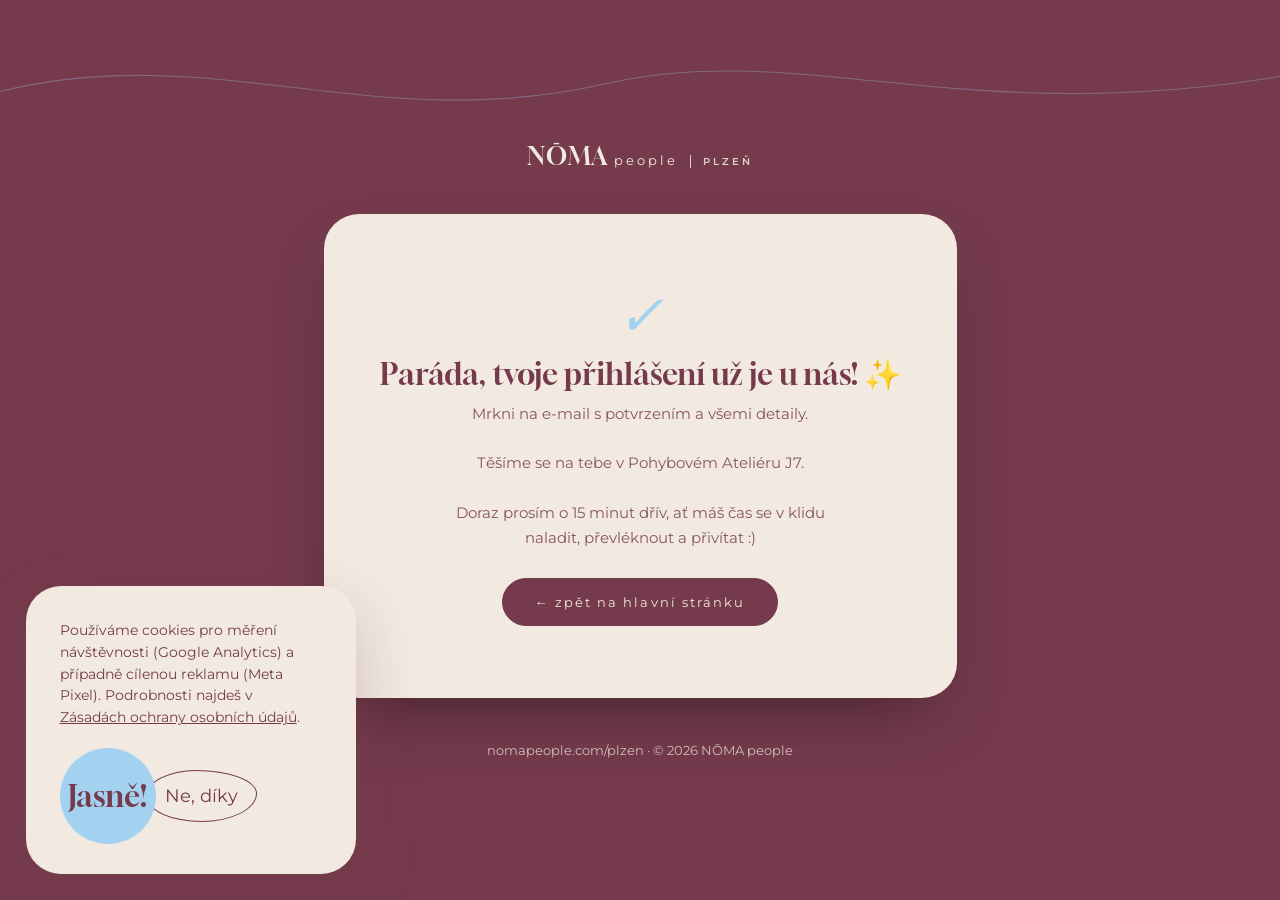
==== dekujeme.html @ d227149d "Refactor launch configuration, update font display, and add thank-you page for improved user experie" ====
<!DOCTYPE html>
<html lang="cs">
<head>
<meta charset="utf-8">
<meta name="viewport" content="width=device-width, initial-scale=1">
<title>Děkujeme za přihlášení | NŌMA people</title>
<meta name="description" content="Tvoje přihláška na lekci kontaktní improvizace v Plzni je u nás. Mrkni na e-mail s potvrzením.">
<meta name="robots" content="noindex,follow">
<meta name="theme-color" content="#753B4D">
<meta name="author" content="NŌMA people">
<link rel="canonical" href="https://nomapeople.com/plzen/dekujeme.html">
<link rel="preload" as="font" type="font/woff2" href="assets/fonts/montserrat-400-latin.woff2" crossorigin>
<link rel="preload" as="font" type="font/woff2" href="assets/fonts/montserrat-400-latin-ext.woff2" crossorigin>
<link rel="stylesheet" href="assets/style.css?v2">
<link rel="icon" type="image/svg+xml" href="assets/favicon.svg">
<link rel="shortcut icon" href="assets/favicon.svg">
<script src="assets/consent.js"></script>
</head>
<body class="page">
<main class="thanks-main">
  <svg viewBox="0 0 1440 160" preserveAspectRatio="none" aria-hidden="true" class="thanks-wave">
    <path d="M0,90 C240,20 420,150 680,80 C900,20 1080,140 1440,70" fill="none" stroke="#A3D1F0" stroke-width="1.5"></path>
  </svg>
  <a href="index.html" class="site-header__brand thanks-brand"><span class="site-header__brand-title">NŌMA</span><span class="site-header__brand-name">people</span><span class="site-header__brand-badge">Plzeň</span></a>
  <div class="form-card">
    <div class="form-card__success" role="status">
      <p class="form-card__success-icon" aria-hidden="true">✓</p>
      <h1 class="form-card__success-heading">Paráda, tvoje přihlášení už je u nás! ✨</h1>
      <p class="form-card__success-text">Mrkni na e-mail s potvrzením a&nbsp;všemi detaily.<br><br> Těšíme se na tebe v Pohybovém Ateliéru J7.<br><br> Doraz prosím o 15 minut dřív, ať máš čas se v klidu naladit, převléknout a&nbsp;přivítat :)</p>
      <a href="index.html" class="btn btn--solid-wine" style="margin-top:28px;">← zpět na hlavní stránku</a>
    </div>
  </div>
  <p class="thanks-footer"><a href="index.html">nomapeople.com/plzen</a> · © 2026 NŌMA people</p>
</main>
</body>
</html>
---- assets/style.css ----
/* ==========================================================================
   NOMA people — Plzeň · design tokens + BEM component library
   Self-hosted fonts, shared by index.html and zasady-ochrany-osobnich-udaju.html.
   ========================================================================== */

/* ---------- Self-hosted fonts (replaces Google Fonts CDN) ---------- */
@font-face {
  font-family: 'Gloock';
  font-style: normal;
  font-weight: 400;
  font-display: swap;
  src: url('fonts/gloock-400-latin.woff2') format('woff2');
  unicode-range: U+0000-00FF, U+0131, U+0152-0153, U+02BB-02BC, U+02C6, U+02DA, U+02DC, U+0304, U+0308, U+0329, U+2000-206F, U+20AC, U+2122, U+2191, U+2193, U+2212, U+2215, U+FEFF, U+FFFD;
}
@font-face {
  font-family: 'Gloock';
  font-style: normal;
  font-weight: 400;
  font-display: swap;
  src: url('fonts/gloock-400-latin-ext.woff2') format('woff2');
  unicode-range: U+0100-02BA, U+02BD-02C5, U+02C7-02CC, U+02CE-02D7, U+02DD-02FF, U+0304, U+0308, U+0329, U+1D00-1DBF, U+1E00-1E9F, U+1EF2-1EFF, U+2020, U+20A0-20AB, U+20AD-20C0, U+2113, U+2C60-2C7F, U+A720-A7FF;
}
@font-face {
  font-family: 'Montserrat';
  font-style: normal;
  font-weight: 400;
  font-display: swap;
  src: url('fonts/montserrat-400-latin.woff2') format('woff2');
  unicode-range: U+0000-00FF, U+0131, U+0152-0153, U+02BB-02BC, U+02C6, U+02DA, U+02DC, U+0304, U+0308, U+0329, U+2000-206F, U+20AC, U+2122, U+2191, U+2193, U+2212, U+2215, U+FEFF, U+FFFD;
}
@font-face {
  font-family: 'Montserrat';
  font-style: normal;
  font-weight: 400;
  font-display: swap;
  src: url('fonts/montserrat-400-latin-ext.woff2') format('woff2');
  unicode-range: U+0100-02BA, U+02BD-02C5, U+02C7-02CC, U+02CE-02D7, U+02DD-02FF, U+0304, U+0308, U+0329, U+1D00-1DBF, U+1E00-1E9F, U+1EF2-1EFF, U+2020, U+20A0-20AB, U+20AD-20C0, U+2113, U+2C60-2C7F, U+A720-A7FF;
}
@font-face {
  font-family: 'Montserrat';
  font-style: normal;
  font-weight: 500;
  font-display: swap;
  src: url('fonts/montserrat-500-latin.woff2') format('woff2');
  unicode-range: U+0000-00FF, U+0131, U+0152-0153, U+02BB-02BC, U+02C6, U+02DA, U+02DC, U+0304, U+0308, U+0329, U+2000-206F, U+20AC, U+2122, U+2191, U+2193, U+2212, U+2215, U+FEFF, U+FFFD;
}
@font-face {
  font-family: 'Montserrat';
  font-style: normal;
  font-weight: 500;
  font-display: swap;
  src: url('fonts/montserrat-500-latin-ext.woff2') format('woff2');
  unicode-range: U+0100-02BA, U+02BD-02C5, U+02C7-02CC, U+02CE-02D7, U+02DD-02FF, U+0304, U+0308, U+0329, U+1D00-1DBF, U+1E00-1E9F, U+1EF2-1EFF, U+2020, U+20A0-20AB, U+20AD-20C0, U+2113, U+2C60-2C7F, U+A720-A7FF;
}
@font-face {
  font-family: 'Montserrat';
  font-style: normal;
  font-weight: 600;
  font-display: swap;
  src: url('fonts/montserrat-600-latin.woff2') format('woff2');
  unicode-range: U+0000-00FF, U+0131, U+0152-0153, U+02BB-02BC, U+02C6, U+02DA, U+02DC, U+0304, U+0308, U+0329, U+2000-206F, U+20AC, U+2122, U+2191, U+2193, U+2212, U+2215, U+FEFF, U+FFFD;
}
@font-face {
  font-family: 'Montserrat';
  font-style: normal;
  font-weight: 600;
  font-display: swap;
  src: url('fonts/montserrat-600-latin-ext.woff2') format('woff2');
  unicode-range: U+0100-02BA, U+02BD-02C5, U+02C7-02CC, U+02CE-02D7, U+02DD-02FF, U+0304, U+0308, U+0329, U+1D00-1DBF, U+1E00-1E9F, U+1EF2-1EFF, U+2020, U+20A0-20AB, U+20AD-20C0, U+2113, U+2C60-2C7F, U+A720-A7FF;
}

/* ---------- Design tokens ---------- */
:root {
  --color-wine: #753B4D;
  --color-wine-dark: #5e2f3e;
  --color-blue: #A3D1F0;
  --color-cream: #F2E9E1;
  --color-cream-soft: #FBF6F0;
  --color-error-bg: #fbe3e3;
  --color-error-text: #9a2b2b;

  --font-display: 'Gloock', serif;
  --font-body: 'Montserrat', sans-serif;

  --radius-pill: 999px;
  --radius-card: 35px;
  --radius-card-sm: 24px;

  --page-pad: clamp(20px, 5vw, 72px);

  --ease-standard: cubic-bezier(.4, 0, .2, 1);
}

/* ---------- Reset & base ---------- */
*, *::before, *::after { box-sizing: border-box; }
html, body { margin: 0; padding: 0; background: var(--color-cream); }
html { scroll-behavior: smooth; scroll-padding-top: 90px; }
body {
  font-family: var(--font-body);
  font-weight: 400;
  color: var(--color-wine);
  background: var(--color-cream);
  overflow-x: hidden;
}
img { max-width: 100%; }
input, textarea, button, select { font-family: inherit; }
a { color: inherit; }
::selection { background: var(--color-blue); color: var(--color-wine); }

@media (prefers-reduced-motion: reduce) {
  html { scroll-behavior: auto; }
  *, *::before, *::after {
    animation-duration: 0.001ms !important;
    animation-iteration-count: 1 !important;
    transition-duration: 0.001ms !important;
    scroll-behavior: auto !important;
  }
}

/* ---------- Accessibility utilities ---------- */
.sr-only {
  position: absolute;
  width: 1px; height: 1px;
  padding: 0; margin: -1px;
  overflow: hidden;
  clip: rect(0, 0, 0, 0);
  white-space: nowrap;
  border: 0;
}

.skip-link {
  position: absolute;
  left: 12px;
  top: -60px;
  z-index: 100;
  background: var(--color-wine);
  color: var(--color-cream);
  padding: 12px 20px;
  border-radius: var(--radius-card-sm);
  text-decoration: none;
  font-size: 14px;
  font-weight: 600;
  transition: top .2s var(--ease-standard);
}
.skip-link:focus {
  top: 12px;
  outline: 2px solid var(--color-blue);
  outline-offset: 2px;
}

/* Consistent, visible focus ring for keyboard users across all interactive elements. */
a:focus-visible,
button:focus-visible,
input:focus-visible,
textarea:focus-visible {
  outline: 2px solid var(--color-blue);
  outline-offset: 2px;
  border-radius: 4px;
}

/* ---------- Page shell ---------- */
.page {
  font-family: var(--font-body);
  font-weight: 400;
  color: var(--color-wine);
  background: var(--color-cream);
  overflow-x: hidden;
  position: relative;
}

/* ---------- Keyframes ---------- */
@keyframes wave-drift { 0% { transform: translateX(0); } 100% { transform: translateX(-80px); } }
@keyframes blob-breathe { 0%, 100% { transform: scale(1); opacity: .85; } 50% { transform: scale(1.04); opacity: 1; } }
@keyframes line-draw { to { stroke-dashoffset: 0; } }
@keyframes float-a { 0%, 100% { transform: translateY(0) rotate(-3deg); } 50% { transform: translateY(-22px) rotate(3deg); } }
@keyframes float-b { 0%, 100% { transform: translateY(-10px) rotate(4deg); } 50% { transform: translateY(14px) rotate(-2deg); } }
@keyframes mobile-menu-fade { from { opacity: 0; } to { opacity: 1; } }
@keyframes mobile-menu-link-in { from { opacity: 0; transform: translateY(14px); } to { opacity: 1; transform: translateY(0); } }

/* ==========================================================================
   Site header / navigation
   ========================================================================== */
.site-header {
  position: fixed;
  top: 0; left: 0; right: 0;
  z-index: 60;
  display: flex;
  align-items: center;
  justify-content: space-between;
  flex-wrap: wrap;
  gap: 1rem;
  padding: 22px clamp(20px, 4vw, 64px);
  color: var(--color-cream);
  transition: color .4s ease;
  line-height: 1;
}
.site-header--theme-dark { color: var(--color-wine); }

.site-header__brand {
  text-decoration: none;
  color: inherit;
  font-family: var(--font-display);
  font-size: 24px;
  letter-spacing: .03em;
}
.site-header__brand-title {
  @media (max-width: 460px) { display: block; }
}
.site-header__brand-name {
  font-family: var(--font-body);
  font-weight: 400;
  font-size: .55em;
  letter-spacing: .22em;
  margin-left: 6px;
  @media (max-width: 460px) { margin-left: 0; }
}
.site-header__brand-badge {
  font-family: var(--font-body);
  font-weight: 600;
  font-size: .42em;
  letter-spacing: .3em;
  text-transform: uppercase;
  margin-left: 12px;
  padding-left: 12px;
  border-left: 1px solid currentColor;
  opacity: .85;
  @media (max-width: 460px) { margin-left: 6px; padding-left: 6px; }
}

.site-header__nav {
  display: flex;
  gap: clamp(16px, 2.4vw, 40px);
  align-items: center;
}

.nav-links {
  display: flex;
  gap: clamp(16px, 2.4vw, 40px);
  align-items: center;
}
@media (max-width: 820px) {
  .nav-links { display: none; }
}

.nav-links__link {
  text-decoration: none;
  color: inherit;
  font-size: 13px;
  letter-spacing: .14em;
  border-bottom: 1px solid transparent;
  padding-bottom: 2px;
  transition: border-color .3s, color .4s ease;
}
.nav-links__link:hover,
.nav-links__link[aria-current="true"] {
  border-bottom-color: currentColor;
}

.nav-cta {
  text-decoration: none;
  color: inherit;
  font-size: 13px;
  letter-spacing: .14em;
  text-transform: lowercase;
  border: 1px solid currentColor;
  border-radius: var(--radius-pill);
  padding: 9px 22px;
  transition: background .3s, color .4s ease, border-color .4s ease;
}
.nav-cta:hover {
  background: var(--color-wine);
  color: var(--color-cream);
  border-color: var(--color-wine);
}
@media (max-width: 820px) {
  .nav-cta { display: none; }
}

.hamburger-btn {
  display: none;
  background: none;
  border: none;
  color: inherit;
  padding: 6px;
  cursor: pointer;
}
@media (max-width: 820px) {
  .hamburger-btn { display: flex; align-items: center; justify-content: center; }
}
.hamburger-btn svg { width: 36px; height: 36px; }
.hamburger-btn svg line {
  transform-box: fill-box;
  transform-origin: center;
  transition: transform .3s var(--ease-standard), opacity .2s var(--ease-standard);
}
/* Menu panel behind it is always wine — force cream so the icon stays
   visible even when the header's scroll-spy theme would make it wine too. */
.hamburger-btn[aria-expanded="true"] { color: var(--color-cream); }
.hamburger-btn[aria-expanded="true"] svg line:nth-child(1) { transform: translateY(5px) rotate(45deg); }
.hamburger-btn[aria-expanded="true"] svg line:nth-child(2) { opacity: 0; }
.hamburger-btn[aria-expanded="true"] svg line:nth-child(3) { transform: translateY(-5px) rotate(-45deg); }

.mobile-menu {
  position: fixed;
  inset: 0;
  z-index: 55;
  background: var(--color-wine);
  color: var(--color-cream);
  display: flex;
  flex-direction: column;
  align-items: center;
  justify-content: center;
  gap: clamp(20px, 5vh, 34px);
  padding: 100px 24px 40px;
  animation: mobile-menu-fade .3s var(--ease-standard) both;
}
.mobile-menu__link {
  text-decoration: none;
  color: inherit;
  font-family: var(--font-display);
  font-size: clamp(26px, 7vw, 36px);
  opacity: 0;
  animation: mobile-menu-link-in .4s var(--ease-standard) both;
}
.mobile-menu__link:nth-child(1) { animation-delay: .08s; }
.mobile-menu__link:nth-child(2) { animation-delay: .14s; }
.mobile-menu__link:nth-child(3) { animation-delay: .2s; }
.mobile-menu__link:nth-child(4) { animation-delay: .26s; }
.mobile-menu__link:nth-child(5) { animation-delay: .32s; }
.mobile-menu__link:nth-child(6) { animation-delay: .38s; }
.mobile-menu__link--accent {
  color: var(--color-blue);
}

/* ==========================================================================
   Buttons (reusable component)
   ========================================================================== */
.btn {
  display: inline-flex;
  align-items: center;
  justify-content: center;
  gap: 12px;
  text-decoration: none;
  font-size: 13px;
  letter-spacing: .16em;
  text-transform: lowercase;
  padding: 15px 32px;
  border-radius: var(--radius-pill);
  border: 1.5px solid currentColor;
  cursor: pointer;
  transition: background .3s, color .3s, transform .3s, border-color .3s;
  font-family: inherit;
}
.btn:disabled { opacity: .8; cursor: default; }

.btn--on-hero {
  color: var(--color-wine);
  background: var(--color-cream);
  border-color: var(--color-cream);
}
.btn--on-hero:hover { background: transparent; color: var(--color-cream); }

.btn--outline-cream {
  color: var(--color-cream);
  background: transparent;
  border-color: var(--color-cream);
}
.btn--outline-cream:hover { background: var(--color-cream); color: var(--color-wine); }

.btn--outline-wine {
  color: var(--color-wine);
  background: transparent;
  border-color: var(--color-wine);
}
.btn--outline-wine:hover { background: var(--color-wine); color: var(--color-cream); }

.btn--solid-wine {
  color: var(--color-cream);
  background: var(--color-wine);
  border-color: var(--color-wine);
}
.btn--solid-wine:hover { background: var(--color-wine-dark); border-color: var(--color-wine-dark); transform: translateY(-2px); }

.btn--full {
  display: flex;
  width: 100%;
  padding: 18px;
  font-size: 14px;
  font-weight: 500;
  border: none;
  margin-top: 4px;
}

.btn--small {
  padding: 13px 28px;
  font-size: 13px;
}

.social-link {
  display: inline-flex;
  text-decoration: none;
  color: var(--color-cream);
  border: 2px solid rgba(242, 233, 225, .7);
  font-weight: 500;
  font-size: 13px;
  letter-spacing: .08em;
  text-transform: uppercase;
  padding: 14px 28px;
  border-radius: var(--radius-pill);
  transition: background .25s, color .25s;
}
.social-link:hover { background: var(--color-cream); color: var(--color-wine); }

/* ==========================================================================
   Generic section shell + decorative primitives
   ========================================================================== */
.section {
  position: relative;
  padding: clamp(80px, 11vw, 150px) var(--page-pad);
}
.section--wide { max-width: 1500px; margin: 0 auto; overflow: hidden; }
.section--narrow { max-width: 980px; margin: 0 auto; overflow: hidden; }
.section--center { text-align: center; overflow: visible; }
.section--band {
  padding: clamp(120px, 15vw, 220px) var(--page-pad) clamp(130px, 16vw, 220px);
  overflow: hidden;
}
.section--dark { background: var(--color-wine); color: var(--color-cream); }
.section--blue { background: var(--color-blue); }

.eyebrow {
  font-size: 12.5px;
  letter-spacing: .34em;
  text-transform: uppercase;
  margin: 0 0 34px;
  /* .6 read as too low contrast against the cream background (WCAG AA
     needs ~4.5:1 for this text size) — .85 keeps the muted "label" look
     while clearing the ratio. */
  opacity: .85;
}
.eyebrow--on-dark { color: var(--color-blue); opacity: 1; }
/* Wine text over the blue band only clears 4.5:1 at full opacity — any
   fade drops it below AA, so this variant can't reuse the .6/.85 fade. */
.eyebrow--on-blue { color: var(--color-wine); opacity: 1; }

.wave-divider {
  position: absolute;
  left: 0; right: 0;
  width: 100%;
  height: clamp(50px, 7vw, 90px);
  display: block;
  pointer-events: none;
}
.wave-divider--top { top: -1px; }
.wave-divider--bottom { bottom: -1px; }

.organic-lines {
  position: absolute;
  inset: 0;
  width: calc(100% + 80px);
  height: 100%;
  animation: wave-drift 26s linear infinite alternate;
  left: -15px;
}
.organic-lines--reverse { animation-direction: alternate-reverse; animation-duration: 30s; }

.blob-lines {
  position: absolute;
  left: 50%; top: 50%;
  width: min(150vw, 1500px);
  height: auto;
  transform: translate(-50%, -50%);
  opacity: .35;
  animation: blob-breathe 13s ease-in-out infinite;
  pointer-events: none;
  overflow: visible;
  z-index: 1;
}

.decor-dancer {
  position: absolute;
  pointer-events: none;
}
.decor-dancer--float-a { animation: float-a 8s ease-in-out infinite; }
.decor-dancer--float-b { animation: float-b 9s ease-in-out infinite; }

/* ==========================================================================
   Hero
   ========================================================================== */
.hero { position: relative; min-height: 100vh; }
.hero__media {
  position: absolute; inset: 0;
  width: 100%; height: 100%;
  object-fit: cover;
  object-position: center 35%;
}
.hero__overlay {
  position: absolute; inset: 0;
  background: linear-gradient(180deg, rgba(60,25,38,.5) 0%, rgba(117,59,77,.12) 38%, rgba(117,59,77,.5) 100%);
}
@media (max-width: 767px) {
  /* Mobile hero photos vary a lot in brightness behind the title — a flat
     darker layer keeps text readable regardless of what's in the image. */
  .hero__overlay {
    background: linear-gradient(180deg, rgba(42,35,32,.55) 0%, rgba(42,35,32,.4) 38%, rgba(42,35,32,.68) 100%);
  }
}
.hero__wave {
  position: absolute; left: 0; right: 0; top: 90vh;
  width: 100%; height: 120px;
  opacity: .9;

  @media (max-width: 767px) {
    display: none;
  }
}
.hero__content {
  position: absolute; left: 0; right: 0; bottom: 0;
  padding: 0 var(--page-pad) clamp(60px, 9vh, 110px);
  display: flex; flex-wrap: wrap;
  align-items: flex-end; justify-content: space-between;
  gap: 30px;
}
.hero__intro { max-width: 860px; }
.hero__eyebrow {
  color: var(--color-cream);
  font-size: 12.5px;
  letter-spacing: .34em;
  text-transform: uppercase;
  margin: 0 0 20px;
  opacity: .9;
}

.hero__eyebrow {
  @media (max-width: 767px) {
    display: none;
  }
}

.hero__title {
  font-family: var(--font-display);
  font-weight: 400;
  color: var(--color-cream);
  font-size: clamp(42px, 6.6vw, 100px);
  line-height: 1.04;
  margin: 0;
  text-wrap: balance;
}
.hero__tagline {
  font-family: var(--font-display);
  font-style: italic;
  color: var(--color-blue);
  font-size: clamp(20px, 2.4vw, 32px);
  margin: 18px 0 0;
  @media (max-width: 767px) {
    display: none;
  }
}
.hero__tagline--mobile {
  display: none;
  @media (max-width: 767px) {
    display: block;
  }
}
.hero__actions {
  display: flex; flex-wrap: wrap; gap: 12px;
  align-items: flex-end;
}

/* ==========================================================================
   Practice ("o praxi") section
   ========================================================================== */
.practice__content { position: relative; max-width: 820px; margin: 0 auto; }
.practice__heading {
  font-family: var(--font-display);
  font-weight: 400;
  font-size: clamp(28px, 3.6vw, 52px);
  line-height: 1.32;
  margin: 0 0 20px;
  text-wrap: balance;
}
.practice__note {
  font-family: var(--font-display);
  font-style: italic;
  font-size: clamp(20px, 2.6vw, 36px);
  line-height: 1.4;
  margin: 0;
  color: var(--color-wine);
  opacity: .85;
}

/* ==========================================================================
   Audience ("pro koho")
   ========================================================================== */
.audience__content { position: relative; max-width: 1100px; margin: 0 auto; text-align: center; }
.audience__heading {
  font-family: var(--font-display);
  font-weight: 400;
  font-size: clamp(34px, 5vw, 76px);
  line-height: 1.12;
  margin: 0;
  text-wrap: balance;
}
.audience__subheading {
  font-family: var(--font-display);
  font-weight: 400;
  font-style: italic;
  font-size: clamp(24px, 3.2vw, 46px);
  line-height: 1.2;
  margin: clamp(10px, 1.6vw, 20px) 0 0;
  color: var(--color-cream);
}
.audience__body {
  font-family: var(--font-display);
  font-weight: 400;
  font-size: clamp(19px, 2.2vw, 30px);
  line-height: 1.55;
  margin: clamp(40px, 5vw, 68px) auto 0;
  max-width: 26em;
  text-wrap: balance;
}

/* ==========================================================================
   Practical info
   ========================================================================== */
.info__header {
  display: flex; flex-wrap: wrap;
  align-items: flex-end; justify-content: space-between;
  gap: 24px;
  margin-bottom: clamp(34px, 4vw, 58px);
  position: relative;
}
.info__heading {
  font-family: var(--font-display);
  font-weight: 400;
  font-size: clamp(40px, 5.6vw, 88px);
  margin: 0;
  line-height: .98;
}
.info__intro {
  margin: 0;
  max-width: 360px;
  font-size: 15px;
  line-height: 1.65;
  opacity: .85;
}

.info-grid {
  display: grid;
  grid-template-columns: repeat(auto-fit, minmax(min(280px, 100%), 1fr));
  gap: clamp(20px, 2.6vw, 36px);
  position: relative;
}

.info-card {
  display: flex; flex-direction: column;
  text-decoration: none;
  color: var(--color-wine);
  border: 1px solid rgba(117, 59, 77, .3);
  border-radius: var(--radius-card);
  padding: clamp(26px, 3vw, 40px) clamp(22px, 2.6vw, 36px);
  background: rgba(251, 246, 240, .6);
  transition: transform .35s ease, background .35s ease;
}
.info-card:hover { transform: translateY(-8px); background: var(--color-cream-soft); }
.info-card__label {
  margin: 0 0 14px;
  font-size: 11.5px;
  letter-spacing: .22em;
  text-transform: uppercase;
  opacity: .85;
}
.info-card__value {
  font-family: var(--font-display);
  font-size: clamp(28px, 2.6vw, 40px);
  margin: 0 0 10px;
  line-height: 1.05;
}
.info-card__meta { margin: 0; font-size: 14.5px; line-height: 1.7; opacity: .85; }
.info-card__cta {
  margin-top: auto; padding-top: 16px;
  font-family: var(--font-display);
  font-style: italic;
  font-size: 15px;
  border-bottom: 2px solid var(--color-blue);
  align-self: flex-start;
}

.prep-grid {
  display: grid;
  grid-template-columns: repeat(auto-fit, minmax(min(300px, 100%), 1fr));
  gap: clamp(20px, 2.6vw, 36px);
  margin-top: clamp(20px, 2.6vw, 36px);
  position: relative;
}
.prep-card {
  border: 1px solid rgba(117, 59, 77, .3);
  border-radius: var(--radius-card);
  padding: clamp(26px, 3vw, 44px);
  background: rgba(251, 246, 240, .6);
}
.prep-card__title {
  font-family: var(--font-display);
  font-weight: 400;
  font-size: clamp(24px, 2.2vw, 34px);
  margin: 0 0 22px;
}
.prep-list { display: flex; flex-direction: column; gap: 14px; }
.prep-list__item {
  font-size: 15px; line-height: 1.6; margin: 0;
}

.prep-card--highlight {
  border: none;
  background: var(--color-wine);
  color: var(--color-cream);
  display: flex; flex-direction: column;
  justify-content: center; gap: 10px;
}
.prep-card__figure {
  font-family: var(--font-display);
  font-style: italic;
  font-size: clamp(44px, 4vw, 64px);
  line-height: 1; margin: 0;
  color: var(--color-blue);
}
.prep-card__heading { font-family: var(--font-display); font-size: clamp(20px, 1.8vw, 26px); margin: 0; }
.prep-card__note { font-size: 14.5px; line-height: 1.65; margin: 0; opacity: .85; }

/* ==========================================================================
   Teacher ("lektorka")
   ========================================================================== */
.teacher__grid {
  display: grid;
  grid-template-columns: repeat(auto-fit, minmax(min(300px, 100%), 1fr));
  gap: clamp(26px, 4vw, 60px);
  align-items: center;
  max-width: 1200px;
  margin: 0 auto;
  position: relative;
}
.teacher__portrait-col {
  position: relative;
  padding: clamp(20px, 3vw, 40px) 0 clamp(40px, 5vw, 70px);

  @media (max-width: 767px) {
    padding-top: 0;
  }
}
.teacher__portrait { position: relative; max-width: 460px; }
.teacher__portrait-image { width: 100%; height: auto; display: block; border-radius: var(--radius-card); aspect-ratio: 4 / 5; object-fit: cover;}
.teacher__portrait-caption {
  position: absolute;
  left: clamp(-64px, -8vw, -10px);
  bottom: clamp(-38px, -4vw, -20px);
  margin: 0;
  font-family: var(--font-display);
  font-style: italic; font-weight: 400;
  font-size: clamp(84px, 11vw, 160px);
  line-height: 1;
  color: var(--color-cream);
  pointer-events: none;
}
.teacher__quote {
  font-family: var(--font-display);
  font-style: italic;
  font-size: clamp(26px, 2.8vw, 42px);
  line-height: 1.3;
  margin: 0 0 26px;
  color: var(--color-blue);
}
.teacher__bio { font-size: 15.5px; line-height: 1.75; margin: 0 0 12px; opacity: .9; }
.teacher__bio em { color: var(--color-blue); }
.teacher__bio strong { font-weight: 600; color: var(--color-blue); }

/* ==========================================================================
   About the project ("o NŌMA")
   ========================================================================== */
.about-project__content { position: relative; max-width: 1000px; margin: 0 auto; text-align: center; }
.about-project__heading {
  font-family: var(--font-display);
  font-weight: 400;
  font-size: clamp(24px, 3vw, 44px);
  line-height: 1.25;
  margin: 0;
  color: var(--color-wine);
  text-wrap: balance;
}
.about-project__heading a {text-decoration: none;}
.about-project__heading strong {
  display: block;
  font-weight: 400;
  font-style: italic;
  font-size: clamp(40px, 5.6vw, 84px);
  line-height: 1.05;
  margin: clamp(10px, 1.6vw, 20px) 0 0;
}
.about-project__body {
  font-family: var(--font-display);
  font-size: clamp(19px, 2.2vw, 30px);
  line-height: 1.5;
  margin: clamp(36px, 5vw, 60px) auto 0;
  max-width: 22em;
  color: var(--color-wine);
  text-wrap: balance;
}
.about-project__motto {
  font-family: var(--font-display);
  font-style: italic;
  font-size: clamp(20px, 2.2vw, 32px);
  color: var(--color-cream);
  margin: clamp(24px, 3vw, 40px) 0 0;
  letter-spacing: .04em;
}

/* ==========================================================================
   FAQ
   ========================================================================== */
.faq-list { display: flex; flex-direction: column; position: relative; }
.faq-item {
  border-bottom: 1.5px solid rgba(117, 59, 77, .22);
  border-radius: 22px;
  transition: background .35s ease;
}
.faq-item--open { background: rgba(163, 209, 240, .16); }
.faq-item__heading { margin: 0; }
.faq-item__question {
  width: 100%;
  display: flex; align-items: baseline;
  gap: clamp(14px, 2vw, 26px);
  text-align: left;
  background: transparent;
  border: none;
  cursor: pointer;
  padding: clamp(16px, 2vw, 24px) clamp(4px, 1vw, 16px) clamp(16px, 2vw, 24px) clamp(20px, 4vw, 58px);
  color: var(--color-wine);
  font-family: inherit;
}
.faq-item__question-text {
  font-family: var(--font-display);
  font-size: clamp(20px, 2.4vw, 32px);
  line-height: 1.15;
  flex: 1;
  /* padding-left: clamp(34px, 4vw, 58px); */
}
.faq-item__icon {
  flex: none;
  font-family: var(--font-display);
  font-size: 28px;
  line-height: 1;
  color: var(--color-wine);
  transform: rotate(-8deg);
  transition: transform .35s ease, color .35s ease;
}
.faq-item__icon::before { content: '+'; }
.faq-item--open .faq-item__icon {
  color: var(--color-blue);
  transform: rotate(0deg);
}
.faq-item--open .faq-item__icon::before { content: '\2013'; }

.faq-item__answer-wrap {
  display: grid;
  grid-template-rows: 0fr;
  transition: grid-template-rows .4s ease;
}
.faq-item--open .faq-item__answer-wrap { grid-template-rows: 1fr; }
.faq-item__answer-inner { overflow: hidden; }
.faq-item__answer {
  margin: 0;
  padding: 0 clamp(4px, 1vw, 16px) 24px clamp(20px, 4vw, 58px);
  font-size: 15px;
  line-height: 1.75;
  max-width: 640px;
}

/* ==========================================================================
   Map
   ========================================================================== */
.map-card {
  border: 1px solid rgba(117, 59, 77, .3);
  border-radius: var(--radius-card);
  overflow: hidden;
  display: grid;
  grid-template-columns: repeat(auto-fit, minmax(min(300px, 100%), 1fr));
  background: rgba(251, 246, 240, .6);
}
.map-card__info { padding: clamp(30px, 4vw, 56px); }
.map-card__heading {
  font-family: var(--font-display);
  font-weight: 400;
  font-size: clamp(30px, 3.4vw, 50px);
  margin: 0 0 18px;
  line-height: 1.02;
}
.map-card__address { font-size: 16px; line-height: 1.6; margin: 0 0 28px; opacity: .85; }
.map-card__embed { position: relative; min-height: 300px; background: var(--color-blue); }
.map-card__iframe { border: 0; position: absolute; inset: 0; width: 100%; height: 100%; }

/* ==========================================================================
   Signup / form
   ========================================================================== */
.signup__header { text-align: center; margin-bottom: clamp(30px, 4vw, 48px); }
.signup__heading {
  font-family: var(--font-display);
  font-weight: 400;
  font-size: clamp(38px, 5vw, 76px);
  margin: 0 0 16px;
  line-height: .98;
}
.signup__intro { font-size: 15px; line-height: 1.7; opacity: .85; max-width: 30em; margin: 0 auto; }

.form-card {
  background: var(--color-cream);
  color: var(--color-wine);
  border-radius: var(--radius-card);
  padding: clamp(26px, 4vw, 48px);
  box-shadow: 0 30px 70px -30px rgba(0, 0, 0, .5);
  max-width: 760px;
  margin: 0 auto;
}
.form-card--center { text-align: center; padding: clamp(32px, 5vw, 52px); }

.form-card__success { text-align: center; padding: 24px 8px; }
.form-card__success-icon { font-family: var(--font-display); font-style: italic; font-size: 56px; color: var(--color-blue); line-height: 1; margin: 0; }
.form-card__success-heading { font-family: var(--font-display); font-weight: 400; font-size: 30px; margin: 14px 0 10px; }
.form-card__success-text { font-size: 15px; line-height: 1.65; max-width: 26em; margin: 0 auto; opacity: .85; }

.form-card__google-icon { font-family: var(--font-display); font-style: italic; font-size: 48px; color: var(--color-blue); line-height: 1; margin: 0; }
.form-card__google-heading { font-family: var(--font-display); font-weight: 400; font-size: 28px; margin: 12px 0 10px; }
.form-card__google-text { font-size: 15px; line-height: 1.6; max-width: 26em; margin: 0 auto 26px; opacity: .85; }

.form { display: flex; flex-direction: column; gap: 18px; }
.form__row {
  display: grid;
  grid-template-columns: repeat(auto-fit, minmax(min(220px, 100%), 1fr));
  gap: 18px;
}
.form__field { display: flex; flex-direction: column; gap: 8px; }
.form__label {
  font-size: 11.5px; font-weight: 600;
  letter-spacing: .18em; text-transform: uppercase;
  opacity: .85;
}
.form__input,
.form__textarea {
  background: var(--color-cream-soft);
  border: 1.5px solid rgba(117, 59, 77, .3);
  border-radius: var(--radius-pill);
  padding: 14px 22px;
  font-size: 15px;
  color: var(--color-wine);
  outline: none;
  font-family: inherit;
  transition: border-color .2s;
}
.form__textarea { border-radius: var(--radius-card-sm); resize: vertical; }
.form__input:focus-visible,
.form__textarea:focus-visible { border-color: var(--color-wine); outline: none; }

.form__consent {
  display: flex; gap: 12px; align-items: flex-start;
  cursor: pointer;
  background: var(--color-cream-soft);
  border: 1.5px solid rgba(117, 59, 77, .25);
  border-radius: var(--radius-card-sm);
  padding: 14px 18px;
}
.form__consent-input { flex: none; width: 20px; height: 20px; margin-top: 2px; accent-color: var(--color-wine); }
.form__consent-text { font-size: 12.5px; line-height: 1.55; opacity: .9; }
.form__consent-text a { color: var(--color-wine); text-decoration: underline; }

.form__error {
  background: var(--color-error-bg);
  color: var(--color-error-text);
  border-radius: var(--radius-card-sm);
  padding: 12px 18px;
  font-size: 14px;
  font-weight: 600;
}

.form__hint { font-size: 12px; text-align: center; margin: 0; opacity: .85; }

/* ==========================================================================
   Footer
   ========================================================================== */
.site-footer {
  position: relative;
  background: var(--color-wine);
  color: var(--color-cream);
  padding: clamp(80px, 10vw, 140px) var(--page-pad) 40px;
  overflow: hidden;
}
.site-footer__grid {
  max-width: 1500px; margin: 0 auto;
  display: grid;
  grid-template-columns: repeat(auto-fit, minmax(min(260px, 100%), 1fr));
  gap: clamp(30px, 5vw, 70px);
  padding-top: clamp(20px, 3vw, 50px);
}
.footer-brand__tagline {
  font-family: var(--font-display);
  font-size: clamp(34px, 3.4vw, 52px);
  margin: 0 0 14px;
  line-height: 1.1;
}
.footer-brand__desc { font-size: 14.5px; line-height: 1.7; opacity: .8; max-width: 340px; margin: 0; }

.footer-nav { display: flex; flex-direction: column; gap: 10px; }
.footer-nav__title {
  font-weight: 600; letter-spacing: .22em;
  font-size: 12px; text-transform: uppercase;
  color: var(--color-blue);
  margin: 0 0 6px;
}
.footer-nav__item { font-size: 15px; opacity: .85; }
.footer-nav__link {
  color: var(--color-cream);
  text-decoration: none;
  font-size: 15px;
  transition: color .3s;
}
.footer-nav__link:hover { color: var(--color-blue); }

.site-footer__wordmark {
  text-align: center;
  font-family: var(--font-display);
  font-size: clamp(70px, 14vw, 230px);
  line-height: 1;
  margin: clamp(40px, 6vw, 80px) 0 0;
  color: rgba(242, 233, 225, .14);
  white-space: nowrap;

  @media (max-width: 520px) {
    font-size: clamp(43px, 13vw, 230px);
  }
}
.site-footer__legal {
  display: flex; flex-wrap: wrap;
  justify-content: space-between;
  gap: 12px 24px;
  margin: clamp(48px, 6vw, 72px) 0 0;
  font-size: 12px;
  opacity: .75;
}
.site-footer__legal-links { margin: 0; display: flex; gap: 18px; flex-wrap: wrap; }
.site-footer__legal-link,
.footer__cookie-btn {
  color: var(--color-cream);
  text-decoration: none;
  transition: color .3s;
}
.site-footer__legal-link:hover,
.footer__cookie-btn:hover { color: var(--color-blue); }
.footer__cookie-btn {
  background: none; border: none; padding: 0;
  font: inherit; cursor: pointer;
  text-decoration: underline;
}

/* ==========================================================================
   Cookie consent banner (assets/consent.js)
   ========================================================================== */
.cookie-banner {
  position: fixed;
  left: clamp(12px, 2vw, 28px);
  bottom: clamp(12px, 2vw, 28px);
  z-index: 90;
  background: var(--color-cream);
  color: var(--color-wine);
  border-radius: 35px;
  padding: 34px 34px 30px;
  max-width: 330px;
  box-shadow: 0 24px 60px rgba(117, 59, 77, 0.25);
}
@media (max-width: 820px) {
  .cookie-banner {
    left: 12px;
    right: 12px;
    max-width: none;
    border-radius: 34px;
    bottom: calc(12px + env(safe-area-inset-bottom));
  }
}
.cookie-banner__text {
  margin: 0 0 20px;
  font-size: 13.5px;
  line-height: 1.6;
}
.cookie-banner__text a {
  color: var(--color-wine);
  text-decoration: underline;
}
.cookie-banner__actions {
  display: flex;
  align-items: center;
  gap: 0;
  flex-wrap: wrap;
}
.cookie-banner__btn {
  border: none;
  cursor: pointer;
  font-family: inherit;
  transition: transform 0.25s, background 0.25s, color 0.25s;
}
.cookie-banner__btn--accept {
  width: 96px;
  height: 96px;
  border-radius: 50%;
  background: var(--color-blue);
  color: var(--color-wine);
  font-family: var(--font-display);
  font-size: 30px;
  z-index: 1;
}
.cookie-banner__btn--accept:hover {
  background: var(--color-blue);
  color: var(--color-wine);
  transform: rotate(-5deg) scale(1.07);
}
.cookie-banner__btn--reject {
  padding: 14px 18px;
  border-radius: 45% 55% 50% 50% / 50% 45% 55% 50%;
  border: 1px solid;
  background: var(--color-cream);
  color: var(--color-wine);
  font-size: 18px;
  transform: translateX(-10px);
}
.cookie-banner__btn--reject:hover {
  background: var(--color-cream);
  color: var(--color-wine);
  transform: rotate(4deg);
}

/* ==========================================================================
   Static/legal pages (shared shell used by zasady-ochrany-osobnich-udaju.html)
   ========================================================================== */
.legal-header { background: var(--color-wine); padding: 20px 24px; }
.legal-header__link { color: var(--color-cream); text-decoration: none; font-weight: 600; letter-spacing: .02em; }
.legal-main { max-width: 760px; margin: 0 auto; padding: clamp(32px, 6vw, 64px) 24px 80px; }
.legal-main h1 {
  font-family: var(--font-display);
  font-size: clamp(30px, 4.5vw, 44px);
  font-weight: 400;
  color: var(--color-wine);
  letter-spacing: -0.01em;
  margin-bottom: 8px;
}
.legal-main .updated { font-size: 14px; opacity: .85; margin-bottom: 36px; }
.legal-main h2 {
  font-family: var(--font-display);
  font-size: 24px;
  font-weight: 400;
  color: var(--color-wine);
  margin: 40px 0 12px;
}
.legal-main p, .legal-main li { font-size: 16px; line-height: 1.6; margin-bottom: 12px; }
.legal-main ul { padding-left: 22px; margin-bottom: 12px; }
.legal-card {
  background: var(--color-cream-soft);
  border: 1px solid rgba(117, 59, 77, .16);
  border-radius: 16px;
  padding: 24px;
  margin: 24px 0;
}
.legal-cookie-btn {
  font: inherit; font-size: 15px; font-weight: 600;
  background: var(--color-wine); color: var(--color-cream);
  border: none; padding: 12px 22px; border-radius: var(--radius-pill);
  cursor: pointer;
}
.legal-cookie-btn:hover { background: var(--color-wine-dark); }
.legal-footer { text-align: center; padding: 24px; font-size: 13px; opacity: .85; }
.legal-footer a { color: var(--color-wine); text-decoration: none; }

/* ==========================================================================
   Thank-you page (dekujeme.html)
   ========================================================================== */
.thanks-main {
  position: relative;
  overflow: hidden;
  min-height: 100svh;
  display: flex;
  flex-direction: column;
  align-items: center;
  justify-content: center;
  gap: clamp(28px, 4vw, 44px);
  background: var(--color-wine);
  padding: clamp(24px, 5vw, 64px);
}
.thanks-wave {
  position: absolute;
  left: 0;
  top: 24px;
  width: 100%;
  height: 120px;
  opacity: .3;
  pointer-events: none;
}
.thanks-brand { color: var(--color-cream); position: relative; }
.thanks-footer { color: var(--color-cream); font-size: 13px; opacity: .75; margin: 0; }
.thanks-footer a { color: inherit; text-decoration: none; }

/* ==========================================================================
   Responsive tweaks
   ========================================================================== */

@media (max-width: 1380px) {
  .teacher__portrait-caption { 
    left: auto;
    right: clamp(-64px, -3vw, -10px);
  }
}

@media (max-width: 767px) {
  .teacher__portrait-caption { 
    font-size: clamp(60px, 16vw, 120px); 
  }
}

@media (max-width: 480px) {
  .teacher__portrait-caption { 
    right: 20px;
  }
}

.teacher-wave {
  @media (max-width: 767px) {
    display: none;
  }
}
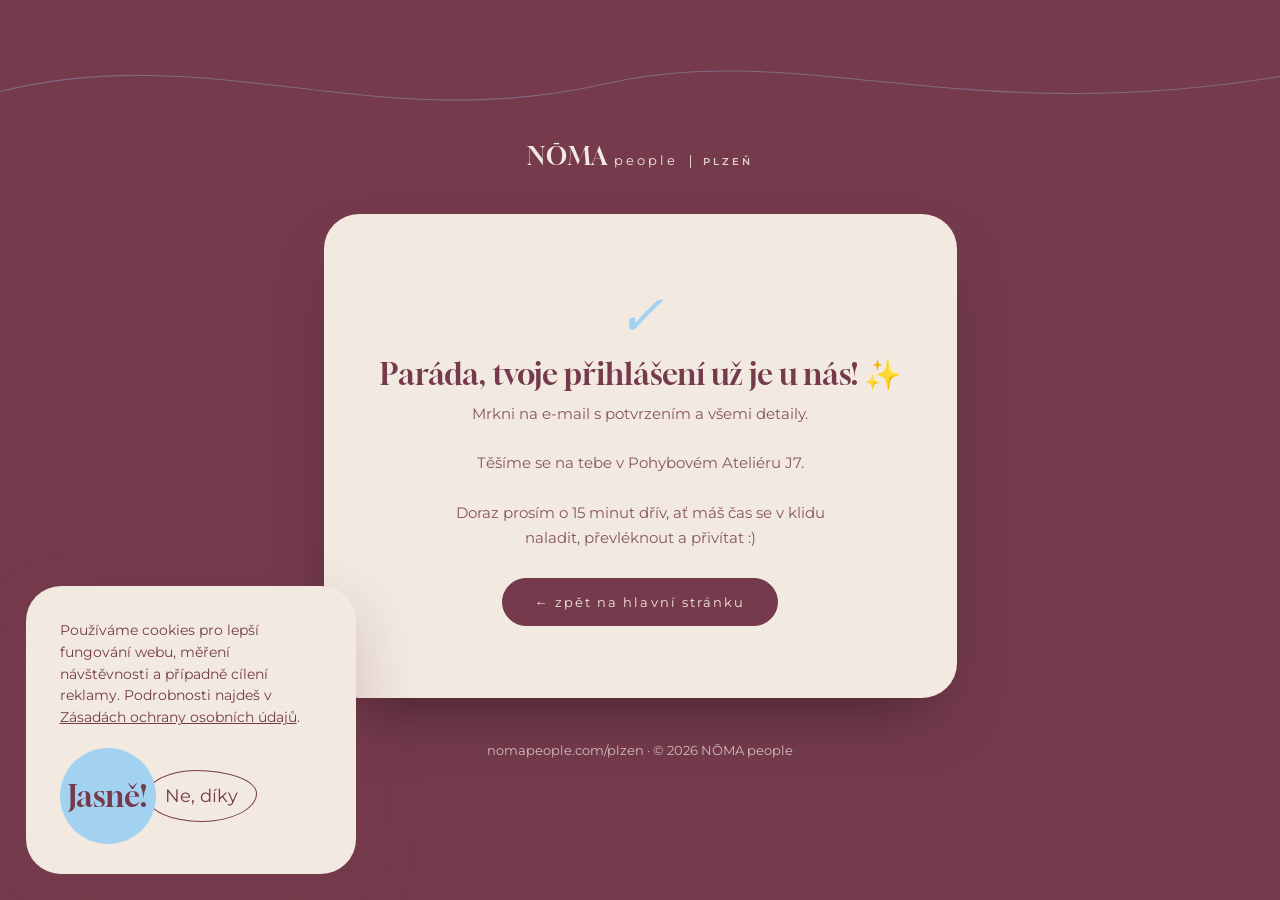
==== commit fd568ddf: "Update consent.js to version 3, enhance Meta Pixel loading logic, and improve cookie consent messagi" ====
--- a/dekujeme.html
+++ b/dekujeme.html
@@ -14,7 +14,7 @@
 <link rel="stylesheet" href="assets/style.css?v2">
 <link rel="icon" type="image/svg+xml" href="assets/favicon.svg">
 <link rel="shortcut icon" href="assets/favicon.svg">
-<script src="assets/consent.js"></script>
+<script src="assets/consent.js?v3"></script>
 </head>
 <body class="page">
 <main class="thanks-main">
